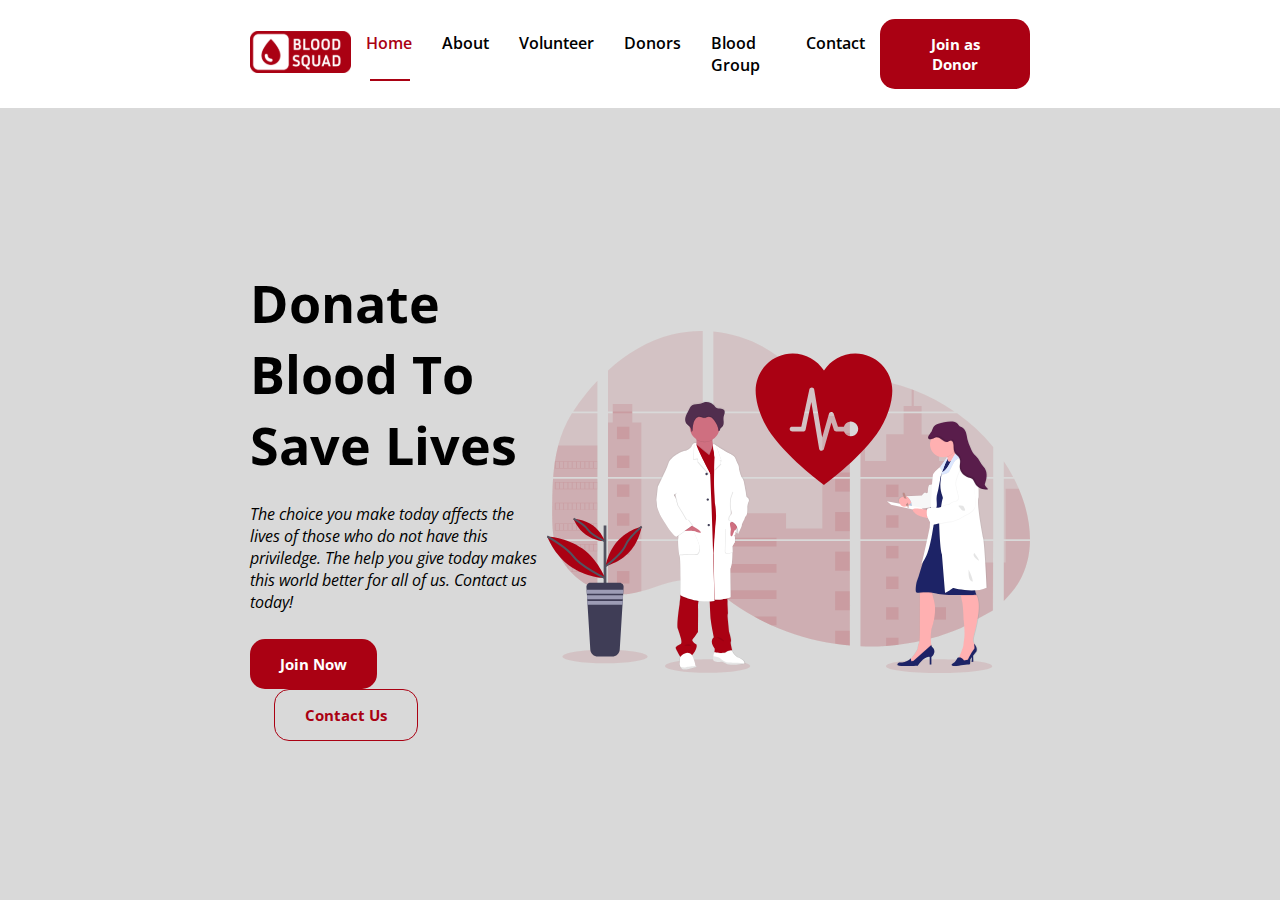
==== index.html @ dcc12577 "first commit" ====
<!DOCTYPE html>
<html lang="en">
    <head>
        <meta charset="UTF-8" />
        <meta name="viewport" content="width=device-width, initial-scale=1.0" />
        <title>Blood Bank</title>
        <link rel="stylesheet" href="style.css" />
    </head>
    <body>
        <div class="container">
            <div class="navbar">
                <div class="left-section">
                    <img src="assets/logo.svg" alt="" />
                </div>
                <div class="nav-links">
                    <ul>
                        <li class="active" id="home">Home</li>
                        <li id="about">About</li>
                        <li id="volunteer">Volunteer</li>
                        <li id="donors">Donors</li>
                        <li>Blood Group</li>
                        <li>Contact</li>
                    </ul>
                </div>
                <div class="right-section">
                    <button>Join as Donor</button>
                </div>
            </div>
            <div class="hero-section">
                <div class="left-container">
                    <div class="heading">
                        <h1>Donate Blood To Save Lives</h1>
                    </div>
                    <div class="para">
                        <p>
                            The choice you make today affects the lives of those
                            who do not have this priviledge. The help you give
                            today makes this world better for all of us. Contact
                            us today!
                        </p>
                    </div>
                    <div class="btn-container">
                        <button class="join">Join Now</button>
                        <button class="contact">Contact Us</button>
                    </div>
                </div>
                <div class="right-container">
                    <img src="assets/undraw_medicine_b-1-ol 1.svg" alt="" />
                </div>
            </div>
        </div>

        <script src="script.js"></script>
    </body>
</html>
---- style.css ----
@import url('https://fonts.googleapis.com/css2?family=Open+Sans:ital,wght@0,300..800;1,300..800&display=swap');

* {
    margin: 0;
    padding: 0;
    box-sizing: border-box;
    font-family: 'Open Sans';
}

.container {
    width: 100%;
    height: 100vh;
    background-color: #d9d9d9;
}

.navbar {
    width: 100%;
    height: 12vh;
    background-color: #fff;
    display: flex;
    justify-content: space-between;
    padding: 50px 250px;
    align-items: center;
}

.active {
    color: #aa0113;
}

.nav-links .active::after {
    position: absolute;
    left: 0;
    bottom: 0;
    content: '';
    margin-left: 3.5px;
    margin-bottom: -5px;
    height: 2px;
    color: #aa0113;
    background-color: #aa0113;
    width: 40px;
}

.nav-links #home {
    position: relative;
}

.nav-links ul li {
    list-style: none;
    margin-left: 15px;
    margin-right: 15px;
    font-weight: 600;
    cursor: pointer;
}
.left-section h1 {
    color: #aa0113;
    font-weight: bold;
    font-size: calc(30px);
}

.nav-links ul {
    display: flex;
}

.right-section button {
    padding: 15px 30px;
    background-color: #aa0113;
    border: none;
    color: white;
    font-weight: bold;
    font-size: calc(19px * 0.8);
    border-radius: 15px;
    cursor: pointer;
}

.hero-section {
    width: 100%;
    height: 88vh;
    display: flex;
    align-items: center;
    justify-content: center;
    /* background-color: aquamarine; */
    padding: 50px 250px;
}

.left-container {
    /* background-color: aqua; */
    width: 100%;
}

.left-container .heading {
    font-size: 26px;
}

.left-container .para {
    font-size: 16px;
    font-style: italic;
    margin-top: 23px;
}

.left-container .btn-container {
    margin-top: 26px;
}

.btn-container .join {
    padding: 15px 30px;
    background-color: #aa0113;
    border: none;
    color: white;
    font-weight: bold;
    font-size: calc(19px * 0.8);
    border-radius: 15px;
    cursor: pointer;
}

.btn-container .contact {
    padding: 15px 30px;
    margin-left: 24px;
    background-color: transparent;
    border: 1px solid #aa0113;
    color: #aa0113;
    font-weight: bold;
    font-size: calc(19px * 0.8);
    border-radius: 15px;
    cursor: pointer;
}
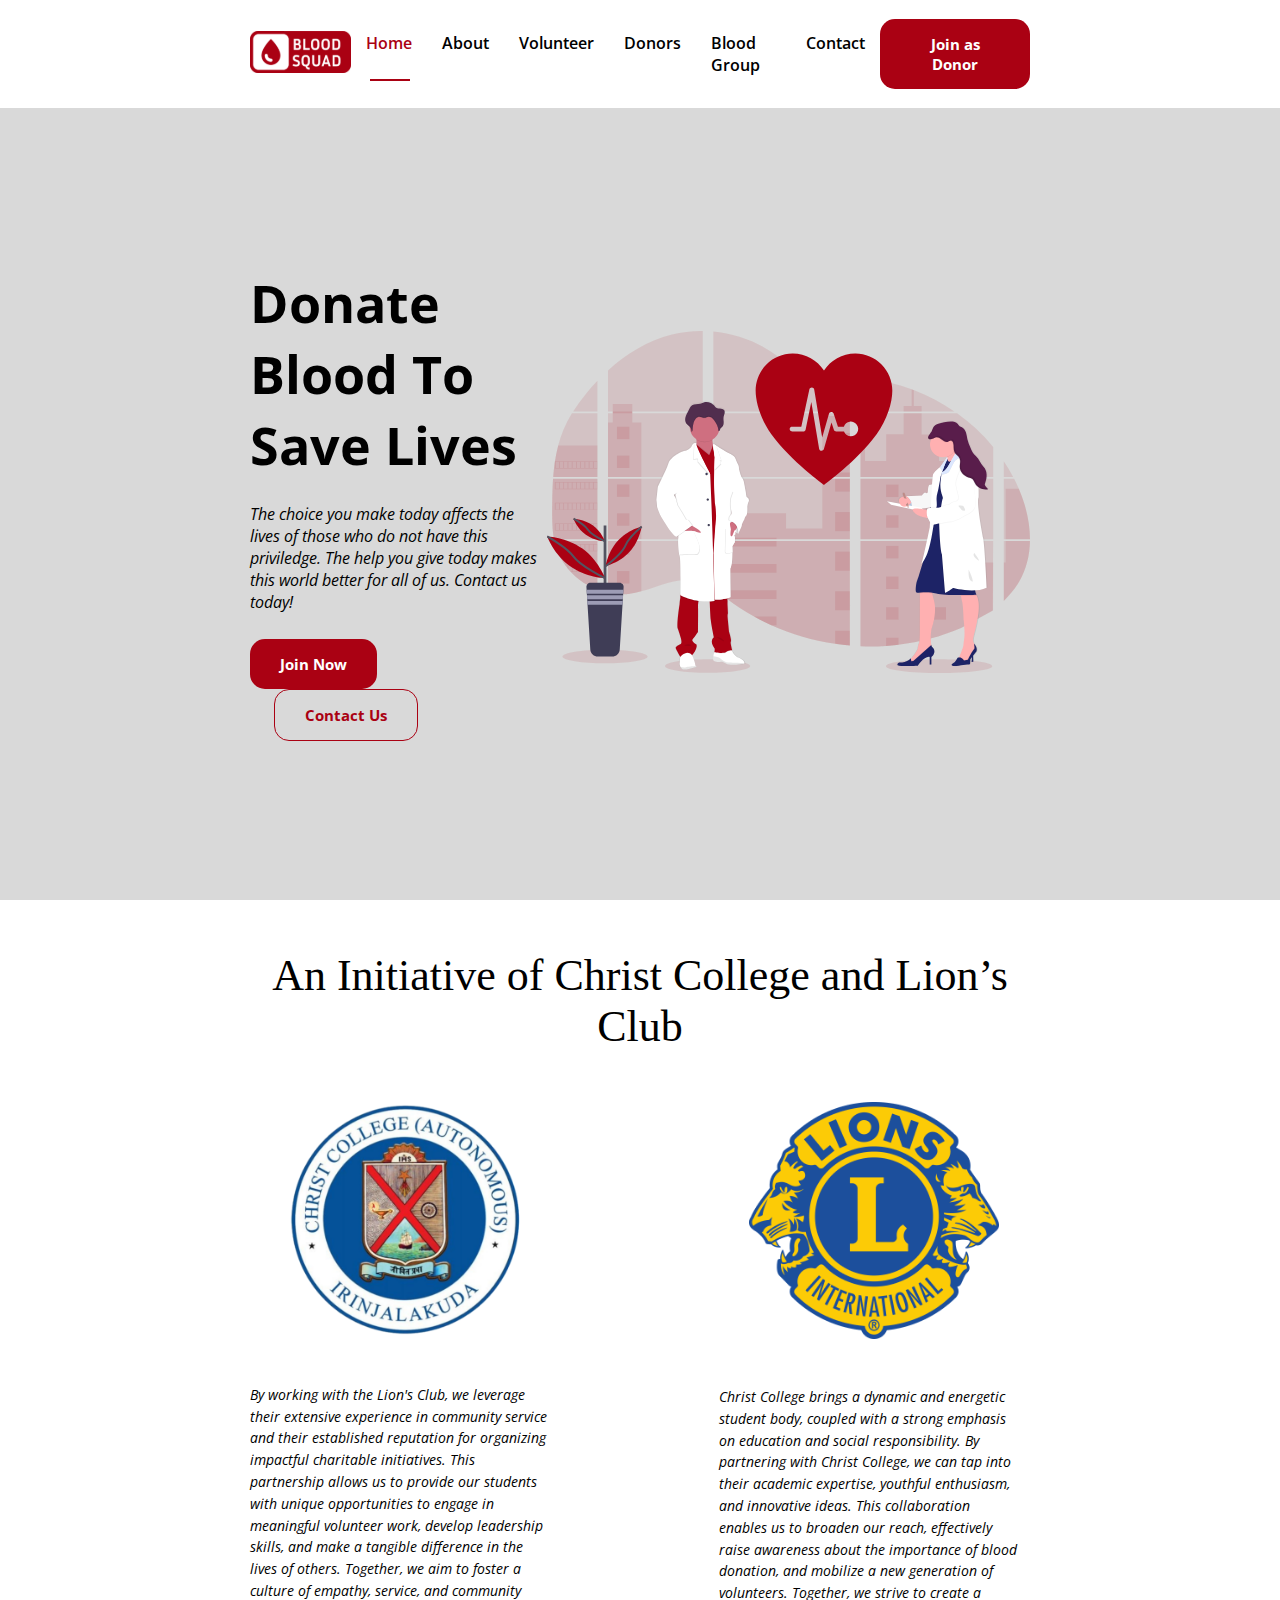
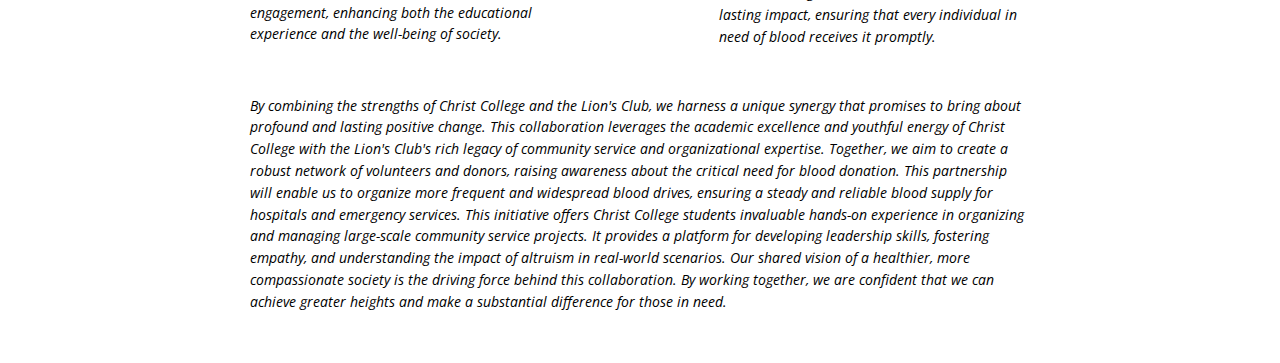
==== commit 4772d948: "updated" ====
--- a/index.html
+++ b/index.html
@@ -50,6 +50,64 @@
             </div>
         </div>
 
+        <div class="next-container">
+            <h1>An Initiative of Christ College and Lion’s Club</h1>
+            <div class="logo-container">
+                <div class="content-1">
+                    <img src="assets/collge-log.png" alt="" srcset="" />
+                    <p>
+                        By working with the Lion's Club, we leverage their
+                        extensive experience in community service and their
+                        established reputation for organizing impactful
+                        charitable initiatives. This partnership allows us to
+                        provide our students with unique opportunities to engage
+                        in meaningful volunteer work, develop leadership skills,
+                        and make a tangible difference in the lives of others.
+                        Together, we aim to foster a culture of empathy,
+                        service, and community engagement, enhancing both the
+                        educational experience and the well-being of society.
+                    </p>
+                </div>
+                <div class="content-2">
+                    <img src="assets/lions-logo.png" alt="" />
+                    <p>
+                        Christ College brings a dynamic and energetic student
+                        body, coupled with a strong emphasis on education and
+                        social responsibility. By partnering with Christ
+                        College, we can tap into their academic expertise,
+                        youthful enthusiasm, and innovative ideas. This
+                        collaboration enables us to broaden our reach,
+                        effectively raise awareness about the importance of
+                        blood donation, and mobilize a new generation of
+                        volunteers. Together, we strive to create a lasting
+                        impact, ensuring that every individual in need of blood
+                        receives it promptly.
+                    </p>
+                </div>
+            </div>
+            <p>
+                By combining the strengths of Christ College and the Lion's
+                Club, we harness a unique synergy that promises to bring about
+                profound and lasting positive change. This collaboration
+                leverages the academic excellence and youthful energy of Christ
+                College with the Lion's Club's rich legacy of community service
+                and organizational expertise. Together, we aim to create a
+                robust network of volunteers and donors, raising awareness about
+                the critical need for blood donation. This partnership will
+                enable us to organize more frequent and widespread blood drives,
+                ensuring a steady and reliable blood supply for hospitals and
+                emergency services. This initiative offers Christ College
+                students invaluable hands-on experience in organizing and
+                managing large-scale community service projects. It provides a
+                platform for developing leadership skills, fostering empathy,
+                and understanding the impact of altruism in real-world
+                scenarios. Our shared vision of a healthier, more compassionate
+                society is the driving force behind this collaboration. By
+                working together, we are confident that we can achieve greater
+                heights and make a substantial difference for those in need.
+            </p>
+        </div>
+
         <script src="script.js"></script>
     </body>
 </html>
--- a/style.css
+++ b/style.css
@@ -123,3 +123,80 @@
     border-radius: 15px;
     cursor: pointer;
 }
+
+.next-container {
+    padding: 50px 250px;
+}
+
+.next-container h1 {
+    font-family: 'Libre Baskerville';
+    font-weight: 400;
+    color: #000;
+    text-align: center;
+    font-size: 44px;
+}
+
+.logo-container {
+    display: flex;
+    align-items: center;
+    justify-content: space-between;
+    margin-top: 50px;
+    /* background-color: aqua; */
+}
+
+.logo-container .content-1 {
+    display: flex;
+    justify-content: space-between;
+    align-items: center;
+    flex-direction: column;
+    padding-right: 80px;
+    /* width: 500px; */
+    /* margin-right: 100px; */
+    /* margin-left: 50px; */
+}
+
+.logo-container .content-2 {
+    display: flex;
+    justify-content: space-between;
+    align-items: center;
+    flex-direction: column;
+    padding-left: 80px;
+    /* width: 500px; */
+    /* margin-right: 100px; */
+    /* margin-left: 50px; */
+}
+
+.logo-container .content-1 img {
+    width: 250px;
+    /* margin-bottom: 46px; */
+}
+
+.logo-container .content-2 img {
+    width: 250px;
+    /* margin-bottom: 46px; */
+}
+
+.content-1 p {
+    font-family: 'Open Sans';
+    font-size: calc(14px);
+    font-weight: 400;
+    font-style: italic;
+    padding-right: 10px;
+    /* width: 443px; */
+}
+
+.content-2 p {
+    font-family: 'Open Sans';
+    font-size: calc(14px);
+    font-weight: 400;
+    font-style: italic;
+    padding-right: 10px;
+}
+
+.next-container p {
+    margin-top: 47px;
+    font-weight: 400;
+    font-style: italic;
+    line-height: 21.79px;
+    font-size: 14px;
+}
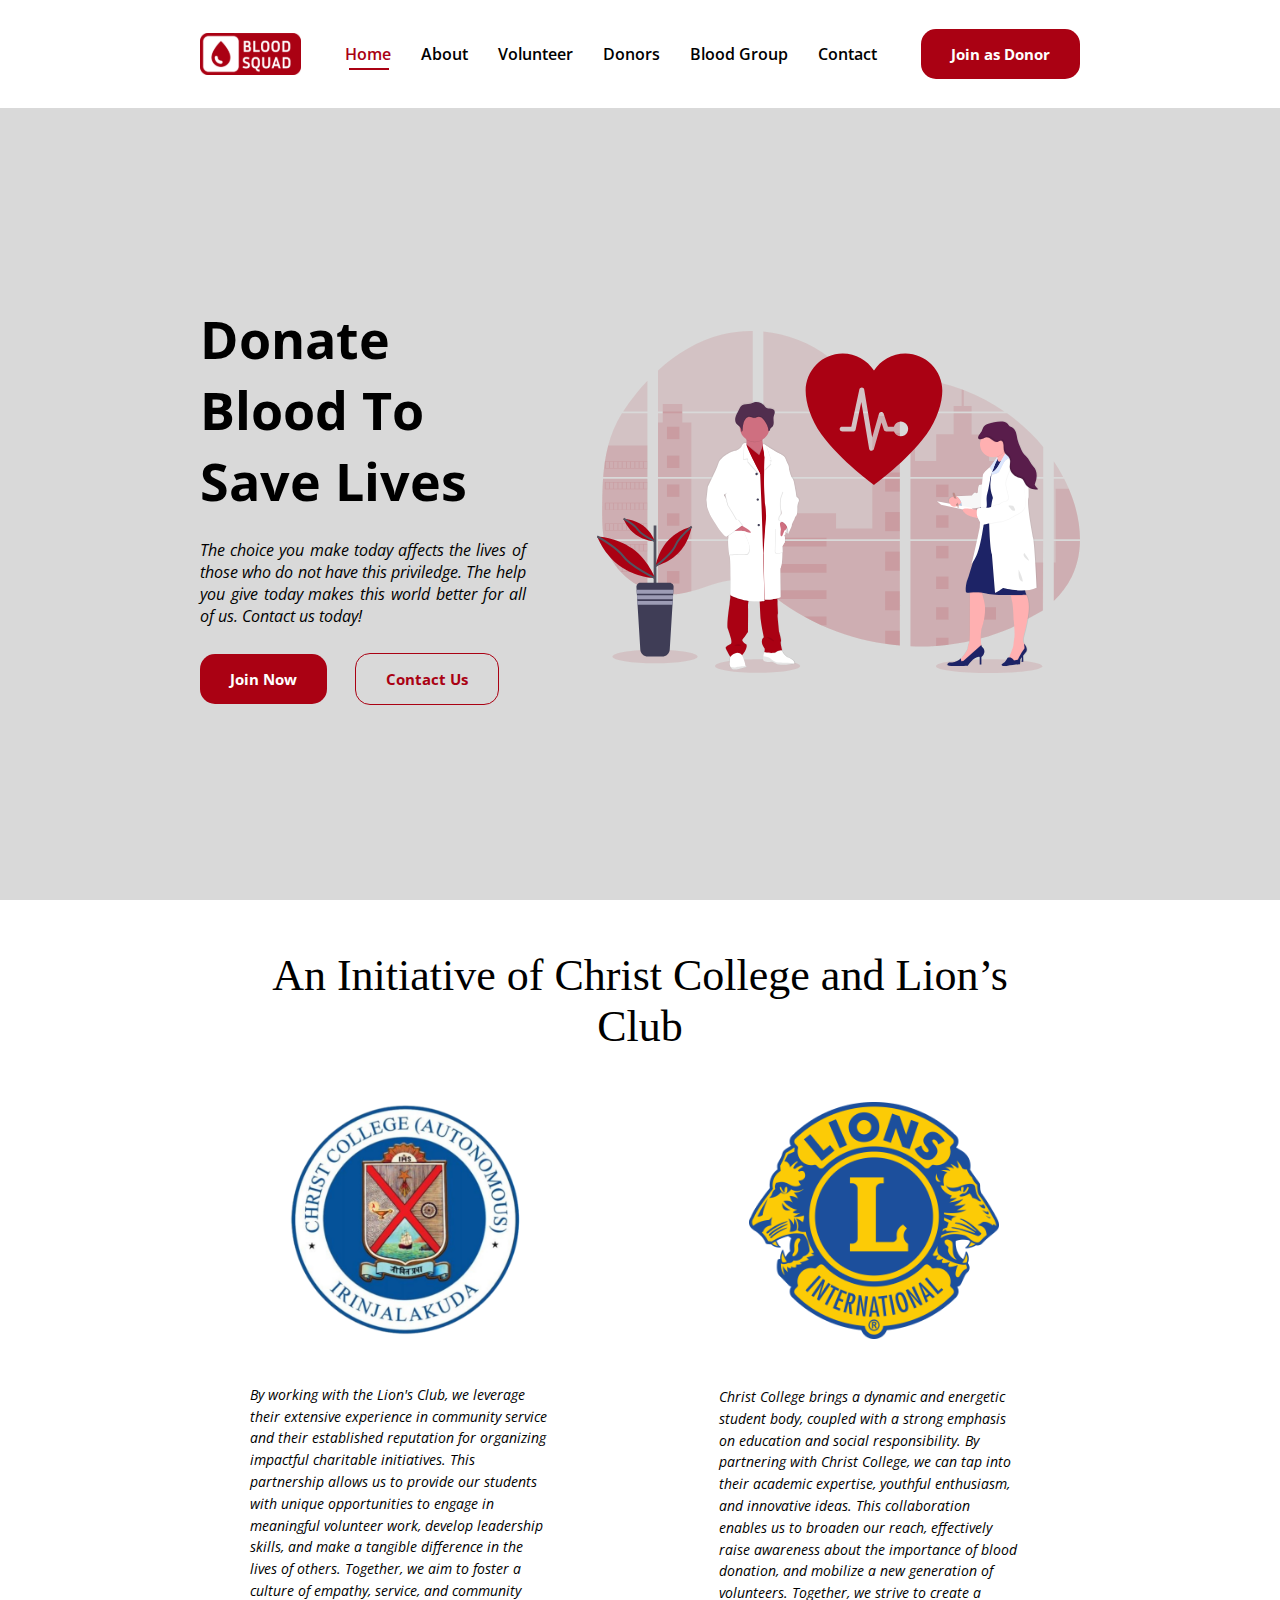
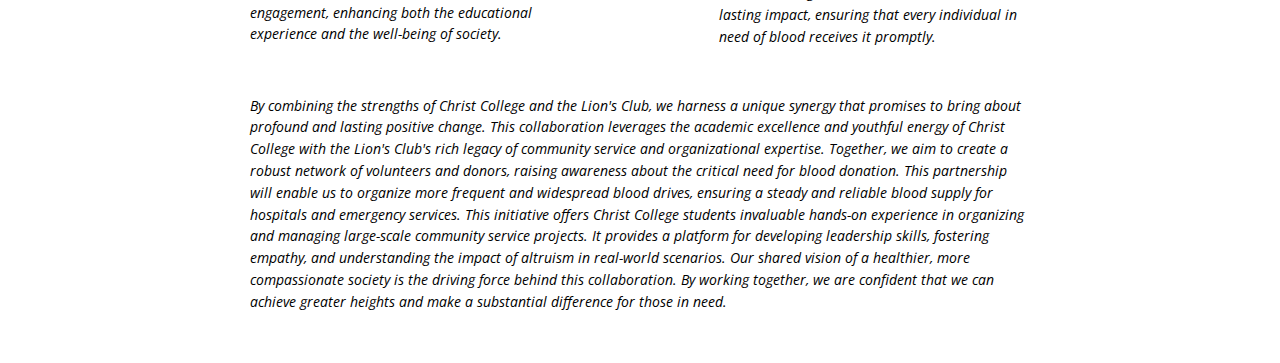
==== commit 50c247ba: "navbar completed" ====
--- a/index.html
+++ b/index.html
@@ -24,6 +24,25 @@
                 </div>
                 <div class="right-section">
                     <button>Join as Donor</button>
+                </div>
+                <div class="hamburger-menu" id="hamburger-menu">
+                    <img
+                        src="assets/hamburger.png"
+                        style="width: 41px"
+                        alt=""
+                    />
+                </div>
+            </div>
+            <div class="mobile-hamburger-menu" id="mobile-hamburger">
+                <div class="menu" id="menu">
+                    <ul>
+                        <li class="active" id="home">Home</li>
+                        <li id="about">About</li>
+                        <li id="volunteer">Volunteer</li>
+                        <li id="donors">Donors</li>
+                        <li>Blood Group</li>
+                        <li>Contact</li>
+                    </ul>
                 </div>
             </div>
             <div class="hero-section">
--- a/style.css
+++ b/style.css
@@ -21,6 +21,12 @@
     justify-content: space-between;
     padding: 50px 250px;
     align-items: center;
+}
+
+.navbar .left-section {
+    display: flex;
+    align-items: center;
+    justify-content: center;
 }
 
 .active {
@@ -72,6 +78,47 @@
     cursor: pointer;
 }
 
+.mobile-hamburger-menu {
+    width: 100%;
+    display: flex;
+    align-items: center;
+    justify-content: center;
+}
+
+.hamburger-menu img {
+    cursor: pointer;
+}
+
+.mobile-hamburger-menu .menu {
+    width: calc(90%);
+    background-color: #fff;
+    margin-top: 15px;
+    border-radius: 10px;
+    transition: max-height 0.6s ease-out, opacity 0.2s ease-out;
+    max-height: 0px;
+    opacity: 0;
+}
+
+.menu.show {
+    max-height: 300px;
+    opacity: 1;
+}
+
+.menu ul {
+    display: flex;
+    align-items: center;
+    justify-content: center;
+    flex-direction: column;
+}
+
+.menu ul li {
+    list-style: none;
+    font-weight: 600;
+    cursor: pointer;
+    margin-bottom: 10px;
+    margin-top: 10px;
+}
+
 .hero-section {
     width: 100%;
     height: 88vh;
@@ -89,12 +136,20 @@
 
 .left-container .heading {
     font-size: 26px;
+    width: 82%;
+    /* background-color: aqua; */
 }
 
 .left-container .para {
     font-size: 16px;
     font-style: italic;
     margin-top: 23px;
+    width: 82%;
+    /* background-color: aqua; */
+}
+
+.para p {
+    text-align: justify;
 }
 
 .left-container .btn-container {
@@ -200,3 +255,169 @@
     line-height: 21.79px;
     font-size: 14px;
 }
+
+/* Responsive Design For Navbar */
+
+@media (min-width: 319px) {
+    .navbar .nav-links,
+    .right-section {
+        display: none;
+    }
+
+    .navbar {
+        /* background-color: blue; */
+        padding: 50px 10px;
+    }
+
+    .navbar .left-section {
+        padding: 50px 0px;
+    }
+
+    .hero-section {
+        padding: 50px 10px;
+    }
+}
+
+@media (min-width: 866px) and (max-width: 896px) {
+    .navbar .nav-links,
+    .right-section {
+        display: block;
+    }
+
+    .mobile-hamburger-menu {
+        display: none;
+    }
+
+    .hamburger-menu {
+        display: none;
+    }
+
+    .navbar {
+        padding: 50px 10px;
+    }
+
+    .hero-section {
+        padding: 50px 10px;
+    }
+
+    .hero-section .left-container .heading h1 {
+    }
+}
+
+@media (min-width: 897px) and (max-width: 956px) {
+    .navbar .nav-links,
+    .right-section {
+        display: block;
+    }
+
+    .mobile-hamburger-menu {
+        display: none;
+    }
+
+    .hamburger-menu {
+        display: none;
+    }
+
+    .navbar {
+        padding: 50px 25px;
+    }
+
+    .hero-section {
+        padding: 50px 25px;
+    }
+}
+
+@media (min-width: 957px) and (max-width: 1043px) {
+    .navbar .nav-links,
+    .right-section {
+        display: block;
+    }
+
+    .mobile-hamburger-menu {
+        display: none;
+    }
+
+    .hamburger-menu {
+        display: none;
+    }
+
+    .navbar {
+        padding: 50px 50px;
+    }
+
+    .hero-section {
+        padding: 50px 50px;
+    }
+}
+
+@media (min-width: 1044px) and (max-width: 1145px) {
+    .navbar .nav-links,
+    .right-section {
+        display: block;
+    }
+
+    .mobile-hamburger-menu {
+        display: none;
+    }
+
+    .hamburger-menu {
+        display: none;
+    }
+
+    .navbar {
+        padding: 50px 100px;
+    }
+
+    .hero-section {
+        padding: 50px 100px;
+    }
+}
+
+@media (min-width: 1146px) and (max-width: 1244px) {
+    .navbar .nav-links,
+    .right-section {
+        display: block;
+    }
+
+    .mobile-hamburger-menu {
+        display: none;
+    }
+
+    .hamburger-menu {
+        display: none;
+    }
+
+    .navbar {
+        padding: 50px 150px;
+    }
+
+    .hero-section {
+        padding: 50px 150px;
+    }
+}
+
+@media (min-width: 1245px) and (max-width: 1600px) {
+    .navbar .nav-links,
+    .right-section {
+        display: block;
+    }
+
+    .mobile-hamburger-menu {
+        display: none;
+    }
+
+    .hamburger-menu {
+        display: none;
+    }
+
+    .navbar {
+        padding: 50px 200px;
+    }
+
+    .hero-section {
+        padding: 50px 200px;
+    }
+}
+
+@media (min-width: 1601px) {
+}
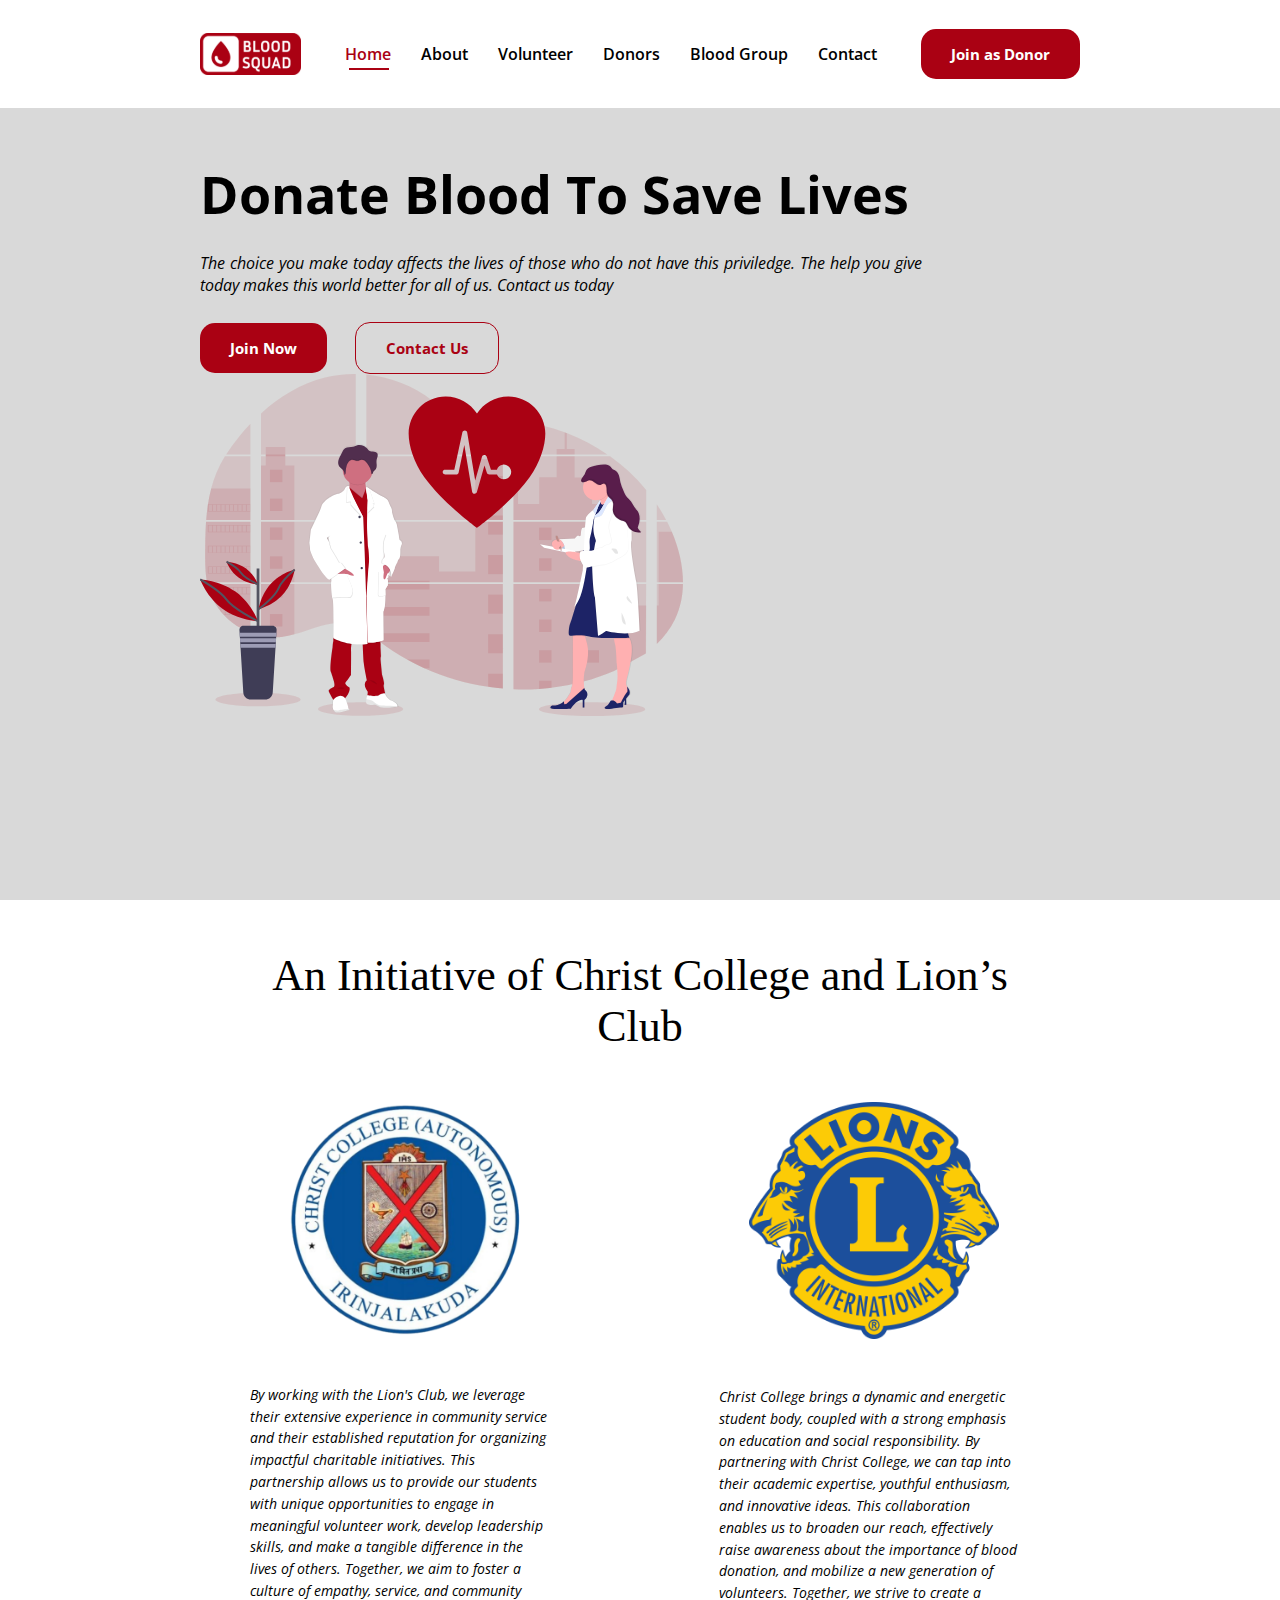
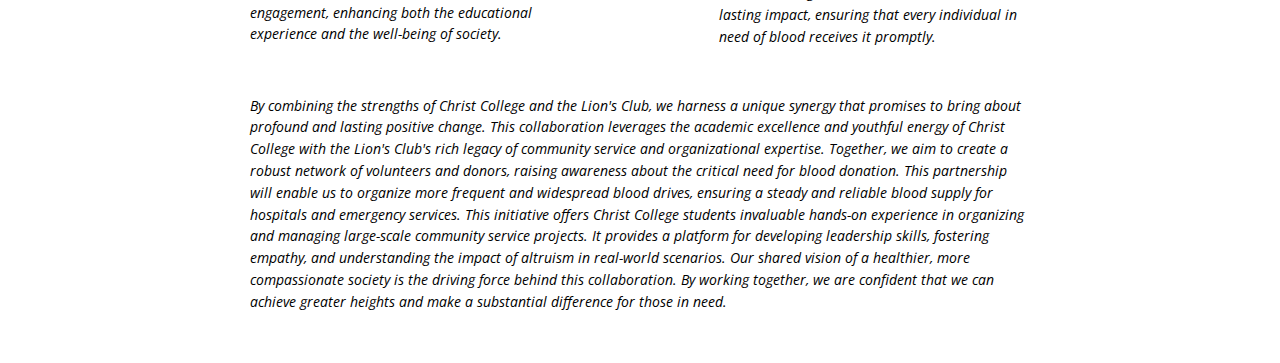
==== commit 643a2913: "updating home page" ====
--- a/index.html
+++ b/index.html
@@ -55,7 +55,7 @@
                             The choice you make today affects the lives of those
                             who do not have this priviledge. The help you give
                             today makes this world better for all of us. Contact
-                            us today!
+                            us today
                         </p>
                     </div>
                     <div class="btn-container">
@@ -65,6 +65,26 @@
                 </div>
                 <div class="right-container">
                     <img src="assets/undraw_medicine_b-1-ol 1.svg" alt="" />
+                </div>
+            </div>
+
+            <div class="mobile-view">
+                <div class="heading">
+                    <h1>Donate Blood To Save Lives</h1>
+                </div>
+                <div class="right-container">
+                    <img src="assets/undraw_medicine_b-1-ol 1.svg" alt="" />
+                </div>
+                <div class="para">
+                    <p>
+                        The choice you make today affects the lives of those who
+                        do not have this priviledge. The help you give today
+                        makes this world better for all of us. Contact us today!
+                    </p>
+                </div>
+                <div class="btn-container">
+                    <button class="join">Join Now</button>
+                    <button class="contact">Contact Us</button>
                 </div>
             </div>
         </div>
--- a/style.css
+++ b/style.css
@@ -85,8 +85,15 @@
     justify-content: center;
 }
 
+.hamburger-menu {
+    outline: none;
+    user-select: none;
+}
+
 .hamburger-menu img {
     cursor: pointer;
+    outline: none;
+    user-select: none;
 }
 
 .mobile-hamburger-menu .menu {
@@ -179,6 +186,10 @@
     cursor: pointer;
 }
 
+.mobile-view {
+    display: none;
+}
+
 .next-container {
     padding: 50px 250px;
 }
@@ -264,6 +275,10 @@
         display: none;
     }
 
+    .hamburger-menu img {
+        user-select: none;
+    }
+
     .navbar {
         /* background-color: blue; */
         padding: 50px 10px;
@@ -276,6 +291,18 @@
     .hero-section {
         padding: 50px 10px;
     }
+
+    .hero-section {
+        display: none;
+    }
+
+    .mobile-view {
+        display: block;
+        display: flex;
+        align-items: center;
+        justify-content: center;
+        flex-direction: column;
+    }
 }
 
 @media (min-width: 866px) and (max-width: 896px) {
@@ -284,6 +311,14 @@
         display: block;
     }
 
+    .mobile-view {
+        display: none;
+    }
+
+    .hero-section {
+        display: block;
+    }
+
     .mobile-hamburger-menu {
         display: none;
     }
@@ -310,6 +345,14 @@
         display: block;
     }
 
+    .hero-section {
+        display: block;
+    }
+
+    .mobile-view {
+        display: none;
+    }
+
     .mobile-hamburger-menu {
         display: none;
     }
@@ -333,6 +376,14 @@
         display: block;
     }
 
+    .mobile-view {
+        display: none;
+    }
+
+    .hero-section {
+        display: block;
+    }
+
     .mobile-hamburger-menu {
         display: none;
     }
@@ -356,6 +407,14 @@
         display: block;
     }
 
+    .mobile-view {
+        display: none;
+    }
+
+    .hero-section {
+        display: block;
+    }
+
     .mobile-hamburger-menu {
         display: none;
     }
@@ -379,6 +438,14 @@
         display: block;
     }
 
+    .mobile-view {
+        display: none;
+    }
+
+    .hero-section {
+        display: block;
+    }
+
     .mobile-hamburger-menu {
         display: none;
     }
@@ -402,6 +469,14 @@
         display: block;
     }
 
+    .mobile-view {
+        display: none;
+    }
+
+    .hero-section {
+        display: block;
+    }
+
     .mobile-hamburger-menu {
         display: none;
     }
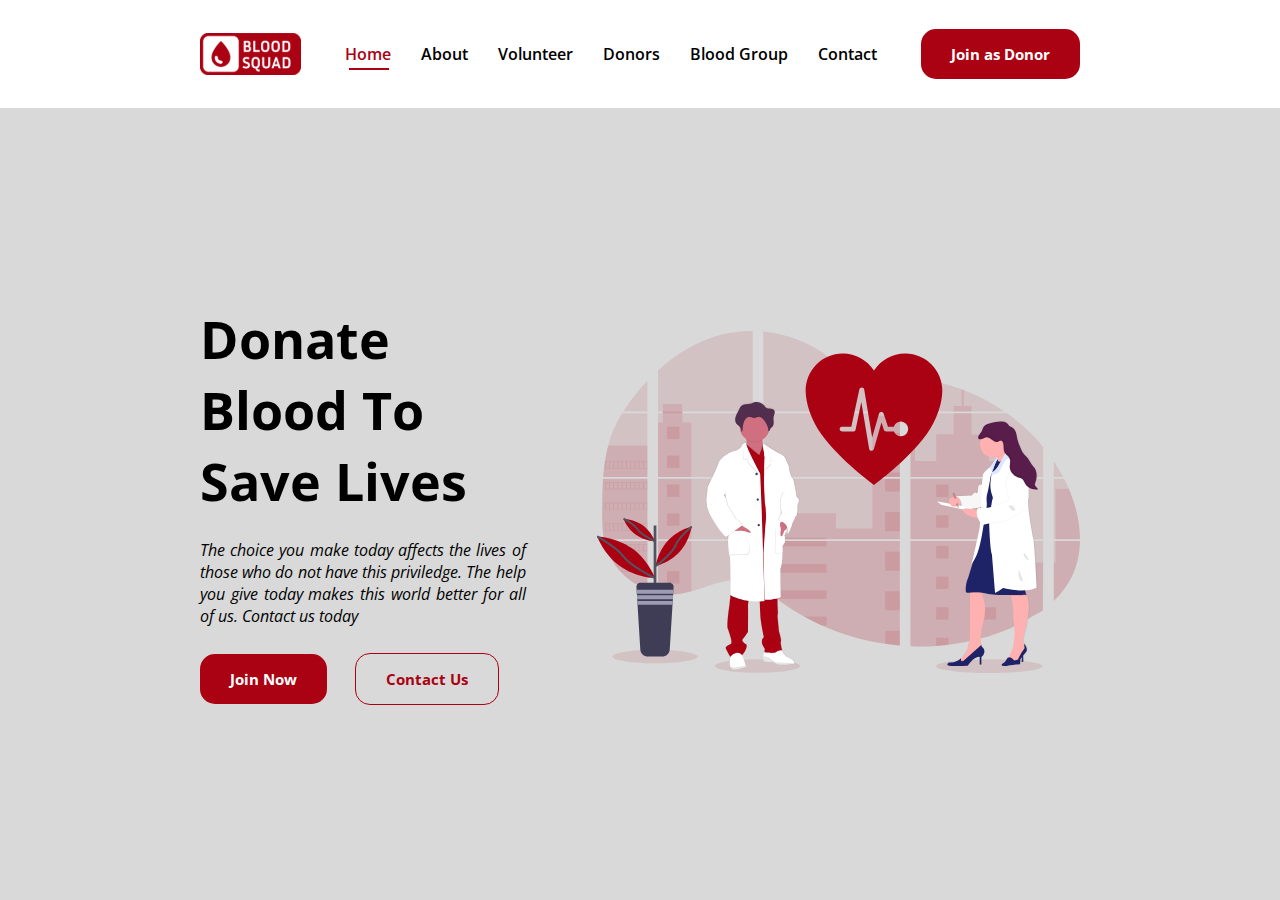
==== commit 443dca25: "home page updated" ====
--- a/index.html
+++ b/index.html
@@ -89,63 +89,60 @@
             </div>
         </div>
 
-        <div class="next-container">
-            <h1>An Initiative of Christ College and Lion’s Club</h1>
-            <div class="logo-container">
-                <div class="content-1">
-                    <img src="assets/collge-log.png" alt="" srcset="" />
-                    <p>
-                        By working with the Lion's Club, we leverage their
-                        extensive experience in community service and their
-                        established reputation for organizing impactful
-                        charitable initiatives. This partnership allows us to
-                        provide our students with unique opportunities to engage
-                        in meaningful volunteer work, develop leadership skills,
-                        and make a tangible difference in the lives of others.
-                        Together, we aim to foster a culture of empathy,
-                        service, and community engagement, enhancing both the
-                        educational experience and the well-being of society.
-                    </p>
-                </div>
-                <div class="content-2">
-                    <img src="assets/lions-logo.png" alt="" />
-                    <p>
-                        Christ College brings a dynamic and energetic student
-                        body, coupled with a strong emphasis on education and
-                        social responsibility. By partnering with Christ
-                        College, we can tap into their academic expertise,
-                        youthful enthusiasm, and innovative ideas. This
-                        collaboration enables us to broaden our reach,
-                        effectively raise awareness about the importance of
-                        blood donation, and mobilize a new generation of
-                        volunteers. Together, we strive to create a lasting
-                        impact, ensuring that every individual in need of blood
-                        receives it promptly.
-                    </p>
-                </div>
+        <!-- <div class="next-container">
+        <h1>An Initiative of Christ College and Lion’s Club</h1>
+        <div class="logo-container">
+            <div class="content-1">
+                <img src="assets/collge-log.png" alt="" srcset="" />
+                <p>
+                    By working with the Lion's Club, we leverage their extensive
+                    experience in community service and their established
+                    reputation for organizing impactful charitable initiatives.
+                    This partnership allows us to provide our students with
+                    unique opportunities to engage in meaningful volunteer work,
+                    develop leadership skills, and make a tangible difference in
+                    the lives of others. Together, we aim to foster a culture of
+                    empathy, service, and community engagement, enhancing both
+                    the educational experience and the well-being of society.
+                </p>
             </div>
-            <p>
-                By combining the strengths of Christ College and the Lion's
-                Club, we harness a unique synergy that promises to bring about
-                profound and lasting positive change. This collaboration
-                leverages the academic excellence and youthful energy of Christ
-                College with the Lion's Club's rich legacy of community service
-                and organizational expertise. Together, we aim to create a
-                robust network of volunteers and donors, raising awareness about
-                the critical need for blood donation. This partnership will
-                enable us to organize more frequent and widespread blood drives,
-                ensuring a steady and reliable blood supply for hospitals and
-                emergency services. This initiative offers Christ College
-                students invaluable hands-on experience in organizing and
-                managing large-scale community service projects. It provides a
-                platform for developing leadership skills, fostering empathy,
-                and understanding the impact of altruism in real-world
-                scenarios. Our shared vision of a healthier, more compassionate
-                society is the driving force behind this collaboration. By
-                working together, we are confident that we can achieve greater
-                heights and make a substantial difference for those in need.
-            </p>
+            <div class="content-2">
+                <img src="assets/lions-logo.png" alt="" />
+                <p>
+                    Christ College brings a dynamic and energetic student body,
+                    coupled with a strong emphasis on education and social
+                    responsibility. By partnering with Christ College, we can
+                    tap into their academic expertise, youthful enthusiasm, and
+                    innovative ideas. This collaboration enables us to broaden
+                    our reach, effectively raise awareness about the importance
+                    of blood donation, and mobilize a new generation of
+                    volunteers. Together, we strive to create a lasting impact,
+                    ensuring that every individual in need of blood receives it
+                    promptly.
+                </p>
+            </div>
         </div>
+        <p>
+            By combining the strengths of Christ College and the Lion's Club, we
+            harness a unique synergy that promises to bring about profound and
+            lasting positive change. This collaboration leverages the academic
+            excellence and youthful energy of Christ College with the Lion's
+            Club's rich legacy of community service and organizational
+            expertise. Together, we aim to create a robust network of volunteers
+            and donors, raising awareness about the critical need for blood
+            donation. This partnership will enable us to organize more frequent
+            and widespread blood drives, ensuring a steady and reliable blood
+            supply for hospitals and emergency services. This initiative offers
+            Christ College students invaluable hands-on experience in organizing
+            and managing large-scale community service projects. It provides a
+            platform for developing leadership skills, fostering empathy, and
+            understanding the impact of altruism in real-world scenarios. Our
+            shared vision of a healthier, more compassionate society is the
+            driving force behind this collaboration. By working together, we are
+            confident that we can achieve greater heights and make a substantial
+            difference for those in need.
+        </p>
+        </div> -->
 
         <script src="script.js"></script>
     </body>
--- a/style.css
+++ b/style.css
@@ -302,6 +302,36 @@
         align-items: center;
         justify-content: center;
         flex-direction: column;
+        background-color: #d9d9d9;
+    }
+
+    .mobile-view .heading {
+        font-size: 23px;
+        text-align: center;
+        margin-top: 50px;
+    }
+
+    .mobile-view .right-container {
+        margin-top: 24px;
+    }
+
+    .mobile-view .right-container img {
+        width: 400px;
+    }
+
+    .mobile-view .para {
+        margin-top: 24px;
+    }
+
+    .mobile-view .para p {
+        text-align: justify;
+        margin-left: 30px;
+        margin-right: 30px;
+    }
+
+    .mobile-view .btn-container {
+        margin-top: 24px;
+        margin-bottom: 50px;
     }
 }
 
@@ -316,7 +346,7 @@
     }
 
     .hero-section {
-        display: block;
+        display: flex;
     }
 
     .mobile-hamburger-menu {
@@ -346,7 +376,7 @@
     }
 
     .hero-section {
-        display: block;
+        display: flex;
     }
 
     .mobile-view {
@@ -381,7 +411,7 @@
     }
 
     .hero-section {
-        display: block;
+        display: flex;
     }
 
     .mobile-hamburger-menu {
@@ -412,7 +442,7 @@
     }
 
     .hero-section {
-        display: block;
+        display: flex;
     }
 
     .mobile-hamburger-menu {
@@ -443,7 +473,7 @@
     }
 
     .hero-section {
-        display: block;
+        display: flex;
     }
 
     .mobile-hamburger-menu {
@@ -474,7 +504,7 @@
     }
 
     .hero-section {
-        display: block;
+        display: flex;
     }
 
     .mobile-hamburger-menu {
